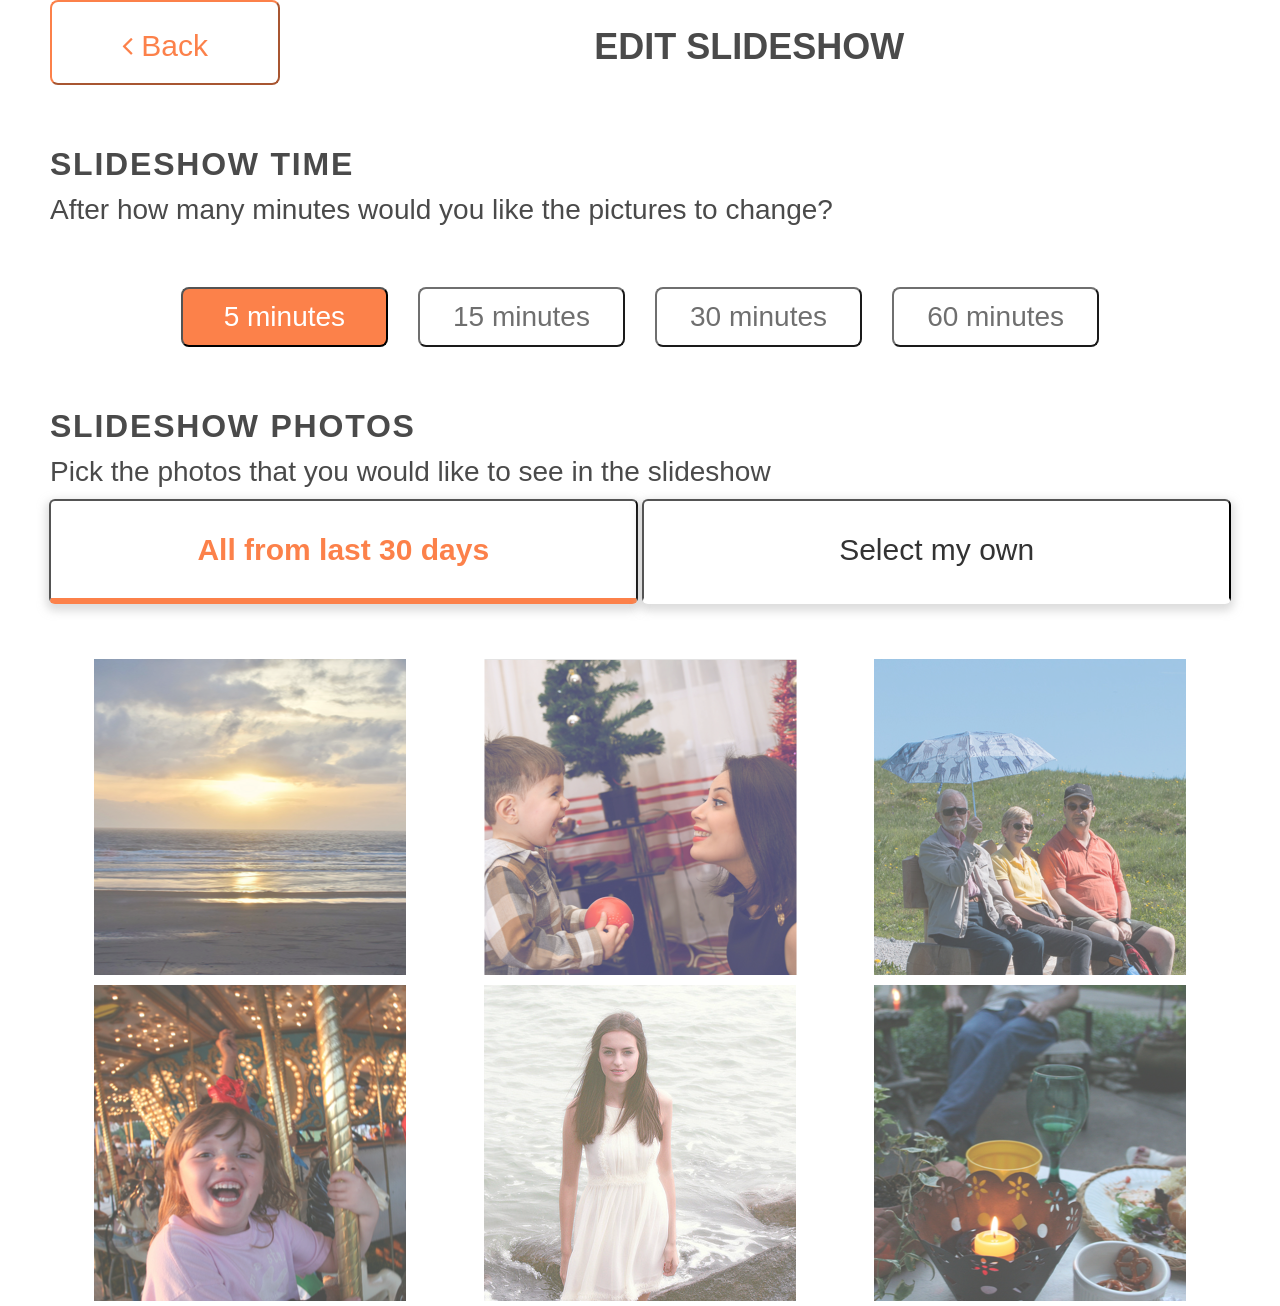
==== edit_show.html @ 1c1b78ad "New screens" ====
<!DOCTYPE html>
<html lang="en" dir="ltr">
  <head>
    <meta charset="utf-8">
    <meta name="viewport" content="width=device-width, initial-scale=1">
    <link rel="stylesheet" href="https://maxcdn.bootstrapcdn.com/bootstrap/3.3.7/css/bootstrap.min.css">
    <script src="https://ajax.googleapis.com/ajax/libs/jquery/3.3.1/jquery.min.js"></script>
    <script src="https://maxcdn.bootstrapcdn.com/bootstrap/3.3.7/js/bootstrap.min.js"></script>
    <link rel="stylesheet" href="https://cdnjs.cloudflare.com/ajax/libs/font-awesome/4.7.0/css/font-awesome.min.css">
    <link rel="stylesheet" href="static/css/style.css"/>
    <script type="text/javascript" src="main.js"></script>
    <title></title>
  </head>
  <body>
    <div class="row">
      <div class="col-md-2">
        <a href="gallery.html">
          <button class="secondary_button_small" style="width: 230px; margin-left: 50px;">
            <i class="fa fa-angle-left"></i>
            Back
          </button>
        </a>
      </div>
      <div>
        <p class="title">EDIT SLIDESHOW</p>
      </div>
    </div>

    <div>
      <p class="heading">SLIDESHOW TIME</p>
      <p class="sub-heading">After how many minutes would you like the pictures to change?</p>
      <div class="row">
        <button class="time-button">5 minutes</button>
        <button class="time_button_inactive">15 minutes</button>
        <button class="time_button_inactive">30 minutes</button>
        <button class="time_button_inactive">60 minutes</button>
      </div>
    </div>

    <div class="photo_section">
      <p class="heading">SLIDESHOW PHOTOS</p>
      <p class="sub-heading">Pick the photos that you would like to see in the slideshow</p>
      <div class="row">
        <button class="tab-button button-active" id="first" value="first" onclick="switchTabs(this)">All from last 30 days</button>
        <button class="tab-button" id="second" value="second" onclick="switchTabs(this)">Select my own</button>
      </div>

      <div id="photogallery">
        <div class="container">
          <div class="row">
            <div class="col-md-4">
              <img class="picadjust" src="static/img/gal1.png" alt="Gallery picture 1">
            </div>
            <div class="col-md-4" class="photolayout">
              <img class="picadjust" src="static/img/gal2.png" id="girl" alt="Gallery picture 2" onclick="addCheck(this,'girl')">
            </div>
            <div class="col-md-4">
              <img class="picadjust" src="static/img/gal3.png" id="group" alt="Gallery picture 3" onclick="addCheck(this,'old')">
            </div>
          </div>
        <div class="row">
            <div class="col-md-4">
              <img class="picadjust" src="static/img/gal4.png" alt="Gallery picture 4">
            </div>
            <div class="col-md-4">
              <img class="picadjust" src="static/img/gal5.png" alt="Gallery picture 5">
            </div>
            <div class="col-md-4">
              <img class="picadjust" src="static/img/gal6.png" alt="Gallery picture 6">
            </div>
          </div>
        </div>
      </div>

      <div class="edit_buttons">
        <a href="edit_show.html">
            <button class="secondary_button_small" type="button" name="button">CANCEL</button>
        </a>
        <a href="image_view.html">
            <button class="primary_button_small" type="button" name="button">APPLY</button>
        </a>
      </div>
    </div>
  </body>
</html>
---- static/css/style.css ----
body, h1, h2, h3, h4, h5 ,h6 {
  font-family: Arial, Helvetica, sans-serif;
  text-align: center;
}

#display {
  position: relative;
}

.caption {
  padding: 50px 75px;
  width: 100%;
  background-color: white;
  position: absolute;
  bottom: 0;
  left: 0;
}

#overlay {
  display: none;
  border-radius: 6px;
  width: 700px;
  height: 600px;
  background-color: white;
  position: absolute;
  top: 50%;
  left: 25%;
}

.name {
  margin-top: 50px;
  font-size: 36px;
  font-weight: bold;
  color: #6F6F6F;
}

.number {
  margin-bottom: 50px;
  font-size: 36px;
  font-weight: normal;
  color: #6F6F6F;
}

.message {
  font-size: 36px;
  color: #6F6F6F;
  text-align: left;
  margin-left: 75px;
}

.mycontainer {
  position: relative;
}

.mycontainer img {
  width: 100%;
}

.mycontainer button {
  position: absolute;
  top: 75px;
  left: 75px;
}

.container {
  margin-top: 50px;
}

.time {
  font-size: 26px;
  color: #6F6F6F;
}
.user p {
  font-size: 36px;
  font-weight: bold;
  text-align: left;
}
.secondary_button {
  background-color: #FFFFFF;
  border-radius: 8px;
  border-width: 2px;
  border-color: #FC814A;
  color: #FC814A;
  font-size: 36px;
  padding: 22px;
  text-align: center;
  box-shadow: 0px, 2px, 4px, 0px, #000000;
}
.primary_button{
  background-color: #FC814A;
  border-radius: 8px;
  color: white;
  font-size: 48px;
  padding: 23px 256px;
  text-align: center;
}

/* .primary_small_button{
  line-height: 45px;
  width: 440px;
  margin-top: 50px;
  text-align: center;
  height: 90px;
  background-color: #FC814A;
  border-radius: 8px;
  color: white;
  font-size: 42px;
  padding: 23px;
} */

h1 {
  color: #181818;
  font-size: 42px;
  font-weight: bold;
}

h2 {
  color: #4A4A4A;
  font-size: 36px;
  font-weight: normal;
}

#cta_buttons {
  display: none;
}

.reply_input {
  margin-left: 15px;
  margin-top: 45px;
  padding-left: 30px;
  padding-top: 30px;
  line-height: 30px;
	height: 219px;
	width: 90%;
	border: 1px solid #979797;
	border-radius: 8px;
  font-size: 26px;
  font-weight: normal;
}

.reply {
  display: none;
}

.multiple_replies {
  display: none;
}

.gallerytext {
  color: #4A4A4A;
  font-family: Helvetica;
  font-size: 24px;
  line-height: 29px;
  text-align: center;
  vertical-align: middle;
}

.person{
  position: relative;
  float: left;
  padding-left: 34px;
}

.gallerysearch {
  color: #4A4A4A;
  font-family: Helvetica;
  font-size: 28px;
  line-height: 38px;
  text-align: left;
  padding-left: 34px;
  padding-top:25px;
}

.line{
  border: 1px solid #979797;  opacity: 0.2;
}

.primary_button_small{
  margin-top: 50px;
  background-color: #FC814A;
  border-radius: 8px;
  color: white;
  font-size: 30px;
  padding: 23px 40px;
  text-align: center;
  height: 85px;
  width: 43%;
  box-shadow: 0px, 2px, 4px, 0px, #000000;
  margin-left:56px;
}

.secondary_button_small {
  background-color: #FFFFFF;
  border-radius: 8px;
  border-width: 2px;
  border-color: #FC814A;
  color: #FC814A;
  font-size: 30px;
  padding: 23px 40px;
  text-align: center;
  height: 85px;
  width: 43%;
  box-shadow: 0px, 2px, 4px, 0px, #000000;
  margin-left:10px;
}

.photolayout{
  padding:0;
  margin-left: -10px;
  margin-right: -10px;
}

.picadjust{
  margin: 5px -5px;
}

.selected{
  color: #FC814A;
  font-weight: bold;
}

.title {
  color: #4A4A4A;
  font-size: 36px;
  font-weight: bold;
  line-height: 43px;
  text-align: center;
  margin-top: 25px;
}

.heading {
  margin-top: 60px;
  padding-left: 50px;
  text-align: left;
  color: #4A4A4A;
  font-family: Helvetica;
  font-size: 32px;
  font-weight: bold;
  letter-spacing: 1.78px;
  line-height: 38px
}

.sub-heading {
  padding-left: 50px;
  text-align: left;
  color: #4A4A4A;
  font-family: Helvetica;
  font-size: 28px;
  line-height: 34px;
}

.time-button {
  margin-top: 50px;
	height: 60px;
  width: 207px;
  border-radius: 8px;
  background-color: #FC814A;
  font-size: 28px;
  line-height: 34px;
  text-align: center;
  color: white;
  font-weight: normal;
}

.time_button_inactive {
  margin-left: 2%;
  margin-top: 50px;
	height: 60px;
  width: 207px;
  border-radius: 8px;
  border-color: #6f6f6f;
  background-color: white;
  font-size: 28px;
  line-height: 34px;
  text-align: center;
  color: #6F6F6F;
  font-weight: normal;
}

.tab-button {
  height: 105px;
  width: 45%;
  background-color: white;
  box-shadow: 0 4px 8px 3px rgba(188,188,188,0.5);
  font-size: 30px;
  line-height: 36px;
  text-align: center;
  border-bottom: 6px solid white;
  border-radius: 6px;
}

.button-active {
  color: #FC814A;
  font-weight: bold;
  border-bottom: 6px solid #FC814A;
  border-radius: 6px;
}

.edit_buttons {
  display: none;
}

#photogallery {
  opacity: 0.7;
}
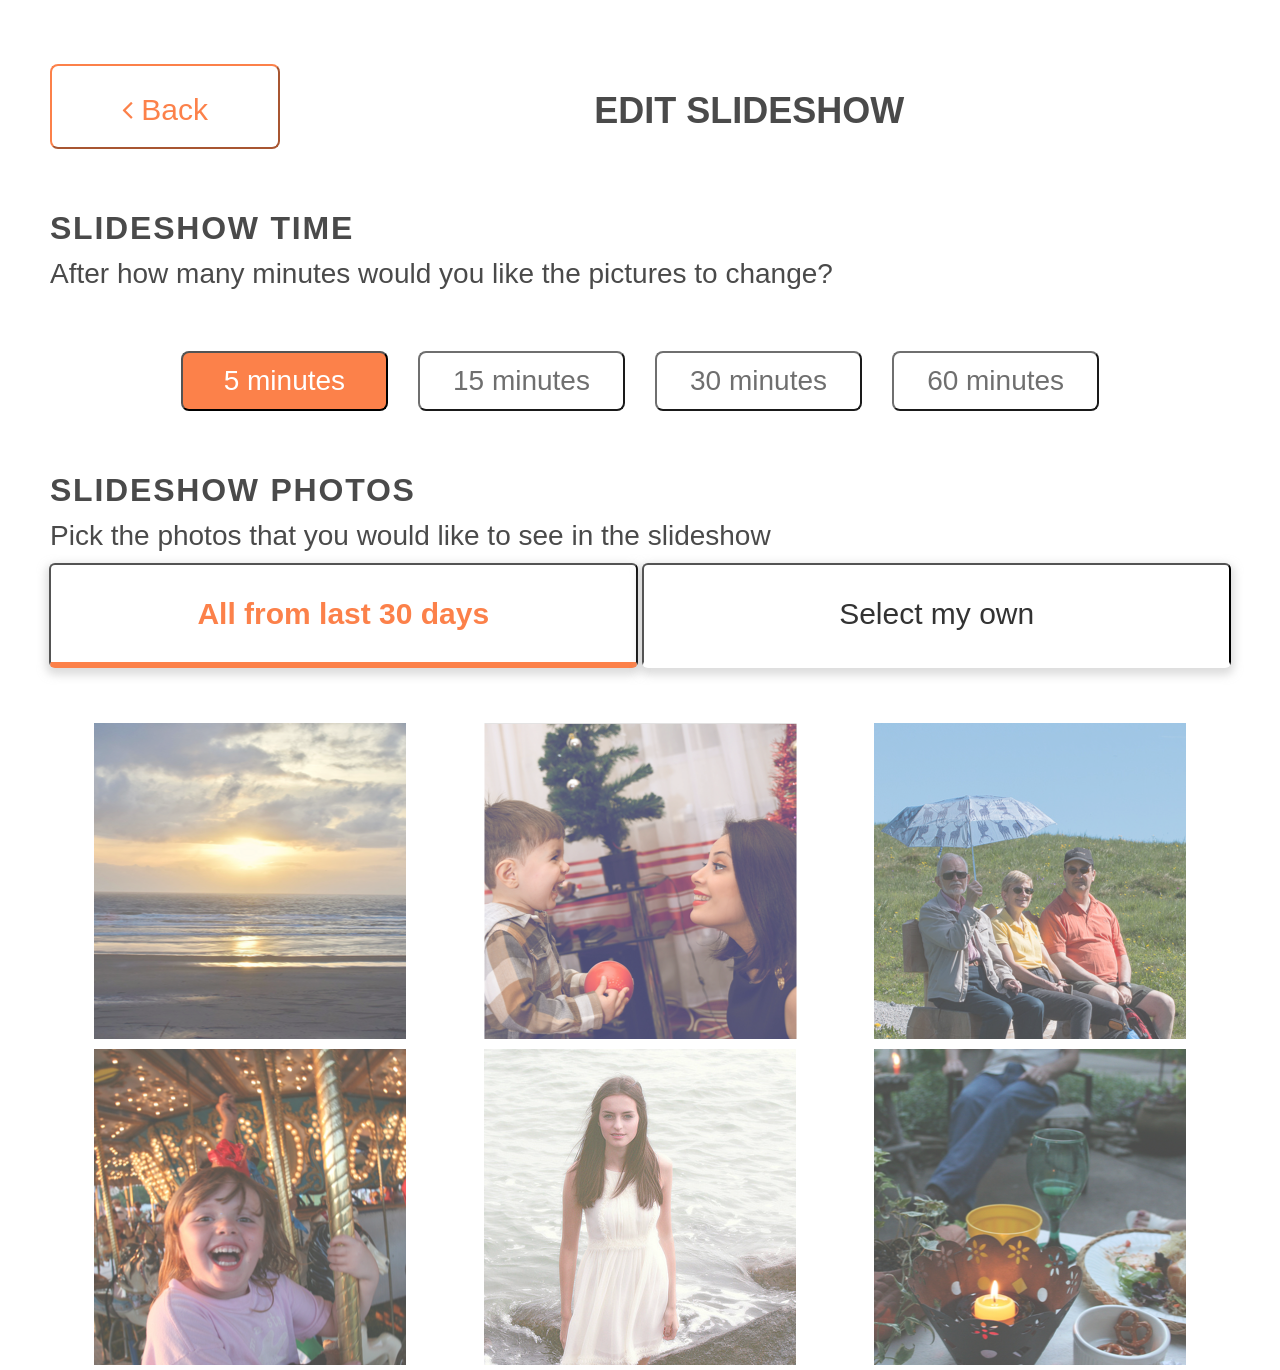
==== commit 14d92ed0: "New code" ====
--- a/edit_show.html
+++ b/edit_show.html
@@ -12,7 +12,7 @@
     <title></title>
   </head>
   <body>
-    <div class="row">
+    <div class="row" style="margin-top: 5%;">
       <div class="col-md-2">
         <a href="gallery.html">
           <button class="secondary_button_small" style="width: 230px; margin-left: 50px;">
@@ -72,12 +72,12 @@
         </div>
       </div>
 
-      <div class="edit_buttons">
+      <div class="edit_buttons fixed_bottom">
         <a href="edit_show.html">
             <button class="secondary_button_small" type="button" name="button">CANCEL</button>
         </a>
         <a href="image_view.html">
-            <button class="primary_button_small" type="button" name="button">APPLY</button>
+            <button class="primary_button_small" type="button" name="button" style="margin-left:5%">APPLY</button>
         </a>
       </div>
     </div>
--- a/static/css/style.css
+++ b/static/css/style.css
@@ -8,11 +8,12 @@
 }
 
 .caption {
-  padding: 50px 75px;
-  width: 100%;
+  padding: 0px 75px;
+  padding-bottom: 25px;
+  width: 85%;
   background-color: white;
   position: absolute;
-  bottom: 0;
+  bottom: 20%;
   left: 0;
 }
 
@@ -23,8 +24,8 @@
   height: 600px;
   background-color: white;
   position: absolute;
-  top: 50%;
-  left: 25%;
+  top: 25%;
+  left: 15%;
 }
 
 .name {
@@ -45,11 +46,19 @@
   font-size: 36px;
   color: #6F6F6F;
   text-align: left;
-  margin-left: 75px;
+  margin-left: 50px;
 }
 
 .mycontainer {
   position: relative;
+}
+
+.info_overlay {
+  position: absolute;
+  z-index: 1;
+  top: 60%;
+  left: 50%;
+  width: initial !important;
 }
 
 .mycontainer img {
@@ -186,7 +195,7 @@
   height: 85px;
   width: 43%;
   box-shadow: 0px, 2px, 4px, 0px, #000000;
-  margin-left:56px;
+  /* margin-left:56px; */
 }
 
 .secondary_button_small {
@@ -303,3 +312,11 @@
 #photogallery {
   opacity: 0.7;
 }
+
+.fixed_bottom {
+  position: fixed;
+  bottom: 0;
+  width: 100%;
+  background-color: white;
+  padding-bottom: 5%;
+}
